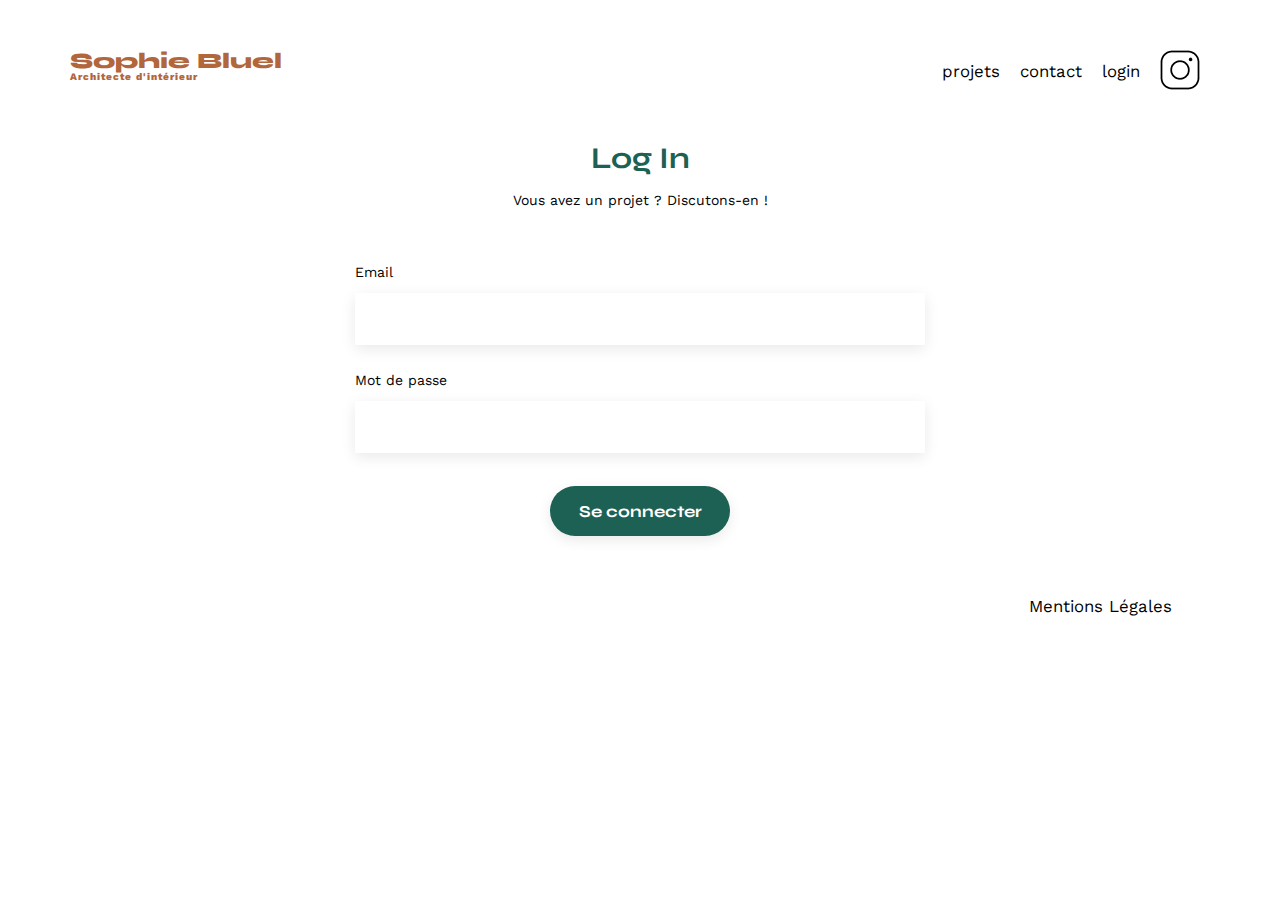
==== login.html @ 5449a497 "Ajout de la page login" ====
<!DOCTYPE html>
<html lang="fr">
<head>
	<meta charset="UTF-8">
	<title>Sophie Bluel - Architecte d'intérieur</title>
	<meta name="viewport" content="width=device-width, initial-scale=1.0">
	<link rel="preconnect" href="https://fonts.googleapis.com">
	<link rel="preconnect" href="https://fonts.gstatic.com" crossorigin>
	<link href="https://fonts.googleapis.com/css2?family=Syne:wght@700;800&family=Work+Sans&display=swap" rel="stylesheet">
	<meta name="description" content="">
	<link rel="stylesheet" href="./assets/style.css">
	<script type="module" src="js/index.js"></script>
</head>
<body>
<header>
	<h1>Sophie Bluel <span>Architecte d'intérieur</span></h1>
	<nav>
		<ul>
			<li>projets</li>
			<li>contact</li>
			<li><a href="login.html">login</a></li>
			<li><img src="./assets/icons/instagram.png" alt="Instagram"></li>
		</ul>
	</nav>
</header>
<main>
	<section id="contact">
		<h2>Log In</h2>
		<p>Vous avez un projet ? Discutons-en !</p>
		<form action="#" method="post">
			<label for="email">Email</label>
			<input type="email" name="email" id="email">
			<label for="password">Mot de passe</label>
			<input type="password" name="password" id="password">
			<input type="submit" value="Se connecter">
		</form>
	</section>
</main>
<footer>
	<nav>
		<ul>
			<li>Mentions Légales</li>
		</ul>
	</nav>
</footer>
</body>
</html>
---- assets/style.css ----
/* http://meyerweb.com/eric/tools/css/reset/
   v2.0 | 20110126
   License: none (public domain)
*/

html, body, div, span, applet, object, iframe,
h1, h2, h3, h4, h5, h6, p, blockquote, pre,
a, abbr, acronym, address, big, cite, code,
del, dfn, em, img, ins, kbd, q, s, samp,
small, strike, strong, sub, sup, tt, var,
b, u, i, center,
dl, dt, dd, ol, ul, li,
fieldset, form, label, legend,
table, caption, tbody, tfoot, thead, tr, th, td,
article, aside, canvas, details, embed,
figure, figcaption, footer, header, hgroup,
menu, nav, output, ruby, section, summary,
time, mark, audio, video {
	margin: 0;
	padding: 0;
	border: 0;
	font-size: 100%;
	font: inherit;
	vertical-align: baseline;
}
/* HTML5 display-role reset for older browsers */
article, aside, details, figcaption, figure,
footer, header, hgroup, menu, nav, section {
	display: block;
}
body {
	line-height: 1;
}
ol, ul {
	list-style: none;
}
blockquote, q {
	quotes: none;
}
blockquote:before, blockquote:after,
q:before, q:after {
	content: '';
	content: none;
}
table {
	border-collapse: collapse;
	border-spacing: 0;
}
/** end reset css**/
body {
	max-width: 1140px;
	margin:auto;
	font-family: 'Work Sans' ;
	font-size: 14px;
}
header {
	display: flex;
	justify-content: space-between;
	margin: 50px 0
}
section {
	margin: 50px 0
}

h1{
	display: flex;
	flex-direction: column;
	font-family: 'Syne';
	font-size: 22px;
	font-weight: 800;
	color: #B1663C
}

h1 > span {
	font-family: 'Work Sans';
	font-size:10px;
	letter-spacing: 0.1em;
;
}

h2{
	font-family: 'Syne';
	font-weight: 700;
	font-size: 30px;
	color: #1D6154
}
nav ul {
	display: flex;
	align-items: center;
	list-style-type: none;

}
nav li {
	padding: 0 10px;
	font-size: 1.2em;
}

nav li a {
	text-decoration: none;
	color: black;
}

li:hover, li a:hover {
	color: #B1663C;
	cursor: pointer;
}
#introduction {
	display: flex;
	align-items: center;
}
#introduction figure {
	flex: 1
}
#introduction img {
	display: block;
	margin: auto;
	width: 80%;
}

#introduction article {
	flex: 1
}
#introduction h2 {
	margin-bottom: 1em;
}

#introduction p {
	margin-bottom: 0.5em;
}
#portfolio h2 {
	text-align: center;
	margin-bottom: 1em;
}
.category {
	display: flex;
	justify-content: center;
	gap: 10px;
	padding-top: 21px;
	margin-bottom: 51px;
}

.category__link {
	text-decoration: none;
	border-radius: 60px;
	border: 1px solid #1D6154;
	padding: 9px 20px 9px 20px;
	color: #1D6154;
	text-align: center;
	font-family: 'Syne';
	font-size: 16px;
	font-style: normal;
	font-weight: 700;
	line-height: normal;
}

.category__link:hover {
	background-color: #1D6154;
	color: white;
}

.link-selected {
	background-color: #1D6154;
	color: white;
}
.gallery {
	width: 100%;
	display: grid;
	grid-template-columns: 1fr 1fr 1fr;
	grid-column-gap: 20px;
	grid-row-gap: 20px;
}

.gallery img {
	width: 100%;

}
#contact {
	width: 50%;
margin: auto;
}
#contact > * {
	text-align: center;

}
#contact h2{
	margin-bottom: 20px;
}
#contact form {
	text-align: left;
	margin-top:30px;
	display: flex;
	flex-direction: column;
}

#contact input {
	height: 50px;
	font-size: 1.2em;
	border: none;
	box-shadow: 0px 4px 14px rgba(0, 0, 0, 0.09);
}
#contact label {
	margin: 2em 0 1em 0;
}
#contact textarea {
	border: none;
	box-shadow: 0px 4px 14px rgba(0, 0, 0, 0.09);
}

input[type="submit"]{
	font-family: 'Syne';
	font-weight: 700;
	color: white;
	background-color: #1D6154;
	margin : 2em auto ;
	width: 180px;
	text-align: center;
	border-radius: 60px ;
}

footer nav ul {
	display: flex;
	justify-content: flex-end;
	margin: 2em
}
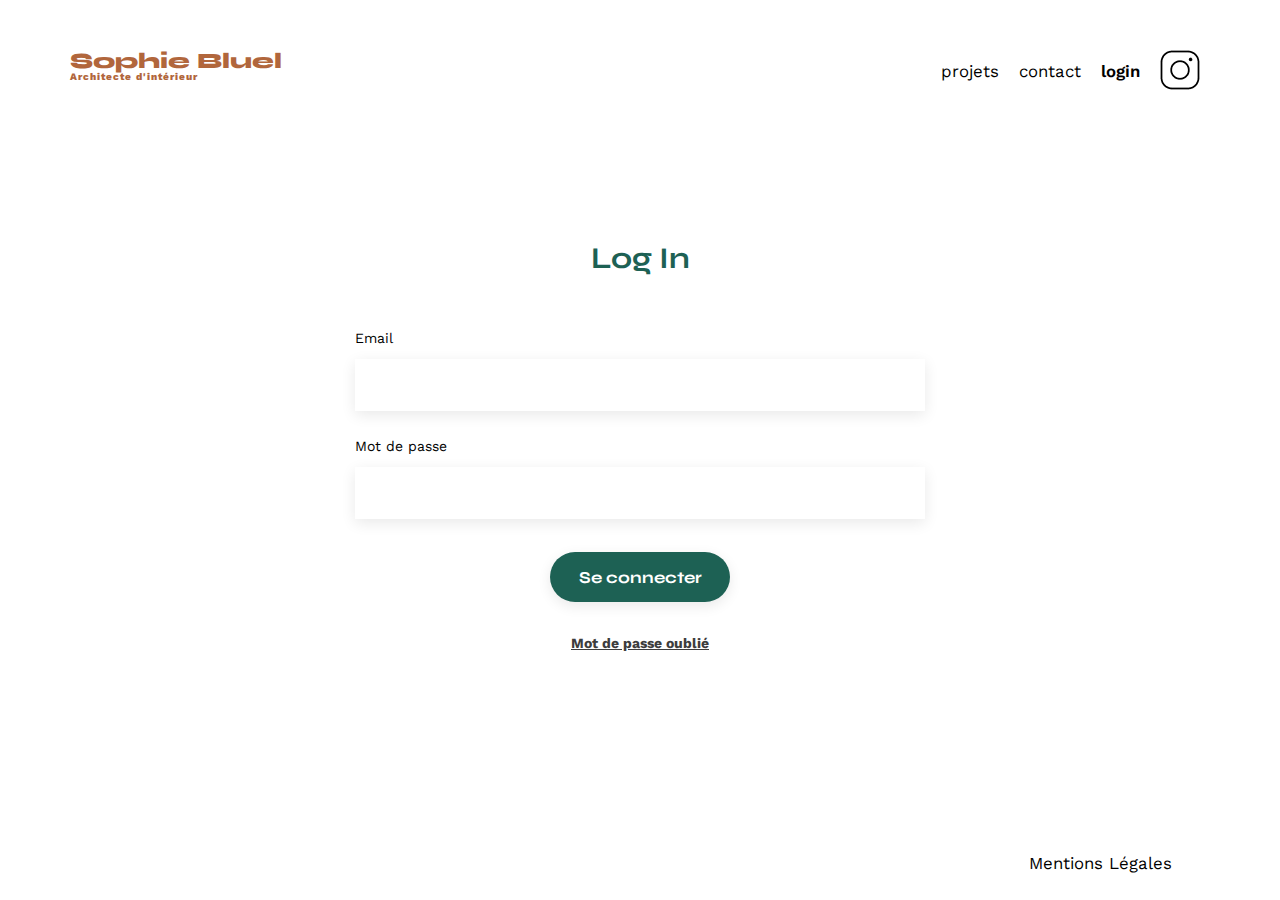
==== commit c0a3bb75: "Finalisation de la structure de la page de login et mise en place du système de connection" ====
--- a/login.html
+++ b/login.html
@@ -9,7 +9,7 @@
 	<link href="https://fonts.googleapis.com/css2?family=Syne:wght@700;800&family=Work+Sans&display=swap" rel="stylesheet">
 	<meta name="description" content="">
 	<link rel="stylesheet" href="./assets/style.css">
-	<script type="module" src="js/index.js"></script>
+	<script type="module" src="js/login.js"></script>
 </head>
 <body>
 <header>
@@ -18,15 +18,15 @@
 		<ul>
 			<li>projets</li>
 			<li>contact</li>
-			<li><a href="login.html">login</a></li>
+			<li class="bolden"><a href="login.html">login</a></li>
 			<li><img src="./assets/icons/instagram.png" alt="Instagram"></li>
 		</ul>
 	</nav>
 </header>
 <main>
+	<div class="spacer-100"></div>
 	<section id="contact">
 		<h2>Log In</h2>
-		<p>Vous avez un projet ? Discutons-en !</p>
 		<form action="#" method="post">
 			<label for="email">Email</label>
 			<input type="email" name="email" id="email">
@@ -34,6 +34,7 @@
 			<input type="password" name="password" id="password">
 			<input type="submit" value="Se connecter">
 		</form>
+		<a href="#">Mot de passe oublié</a>
 	</section>
 </main>
 <footer>
--- a/assets/style.css
+++ b/assets/style.css
@@ -31,6 +31,17 @@
 body {
 	line-height: 1;
 }
+html, body {
+	height: 100%;
+}
+
+body {
+	display: flex;
+	flex-direction: column;
+}
+main {
+	flex-grow: 1;
+}
 ol, ul {
 	list-style: none;
 }
@@ -84,6 +95,33 @@
 	font-size: 30px;
 	color: #1D6154
 }
+.spacer-59 {
+	margin-top: 59px;
+}
+.spacer-100 {
+	margin-top: 100px;
+}
+
+.bolden {
+	font-weight: 600;
+}
+
+.edit-mode {
+	position: absolute;
+	top: 0px;
+	left: 0px;
+	height: 59px;
+	width: 100%;
+	display: flex;
+	justify-content: center;
+	align-items: center;
+	gap: 12px;
+	background-color: black;
+	color: white;
+	font-family: "Work Sans";
+	font-size: 16px;
+}
+
 nav ul {
 	display: flex;
 	align-items: center;
@@ -148,14 +186,14 @@
 	text-align: center;
 	font-family: 'Syne';
 	font-size: 16px;
-	font-style: normal;
-	font-weight: 700;
-	line-height: normal;
+	font-weight: 700;
+	background-color: white;
 }
 
 .category__link:hover {
 	background-color: #1D6154;
 	color: white;
+	cursor: pointer;
 }
 
 .link-selected {
@@ -176,7 +214,14 @@
 }
 #contact {
 	width: 50%;
-margin: auto;
+	margin: auto;
+	text-align: center;
+}
+#contact a {
+	color: #3D3D3D;
+	font-family: "Work Sans";
+	font-size: 14px;
+	font-weight: 700;
 }
 #contact > * {
 	text-align: center;
@@ -215,6 +260,7 @@
 	width: 180px;
 	text-align: center;
 	border-radius: 60px ;
+	cursor: pointer;
 }
 
 footer nav ul {
